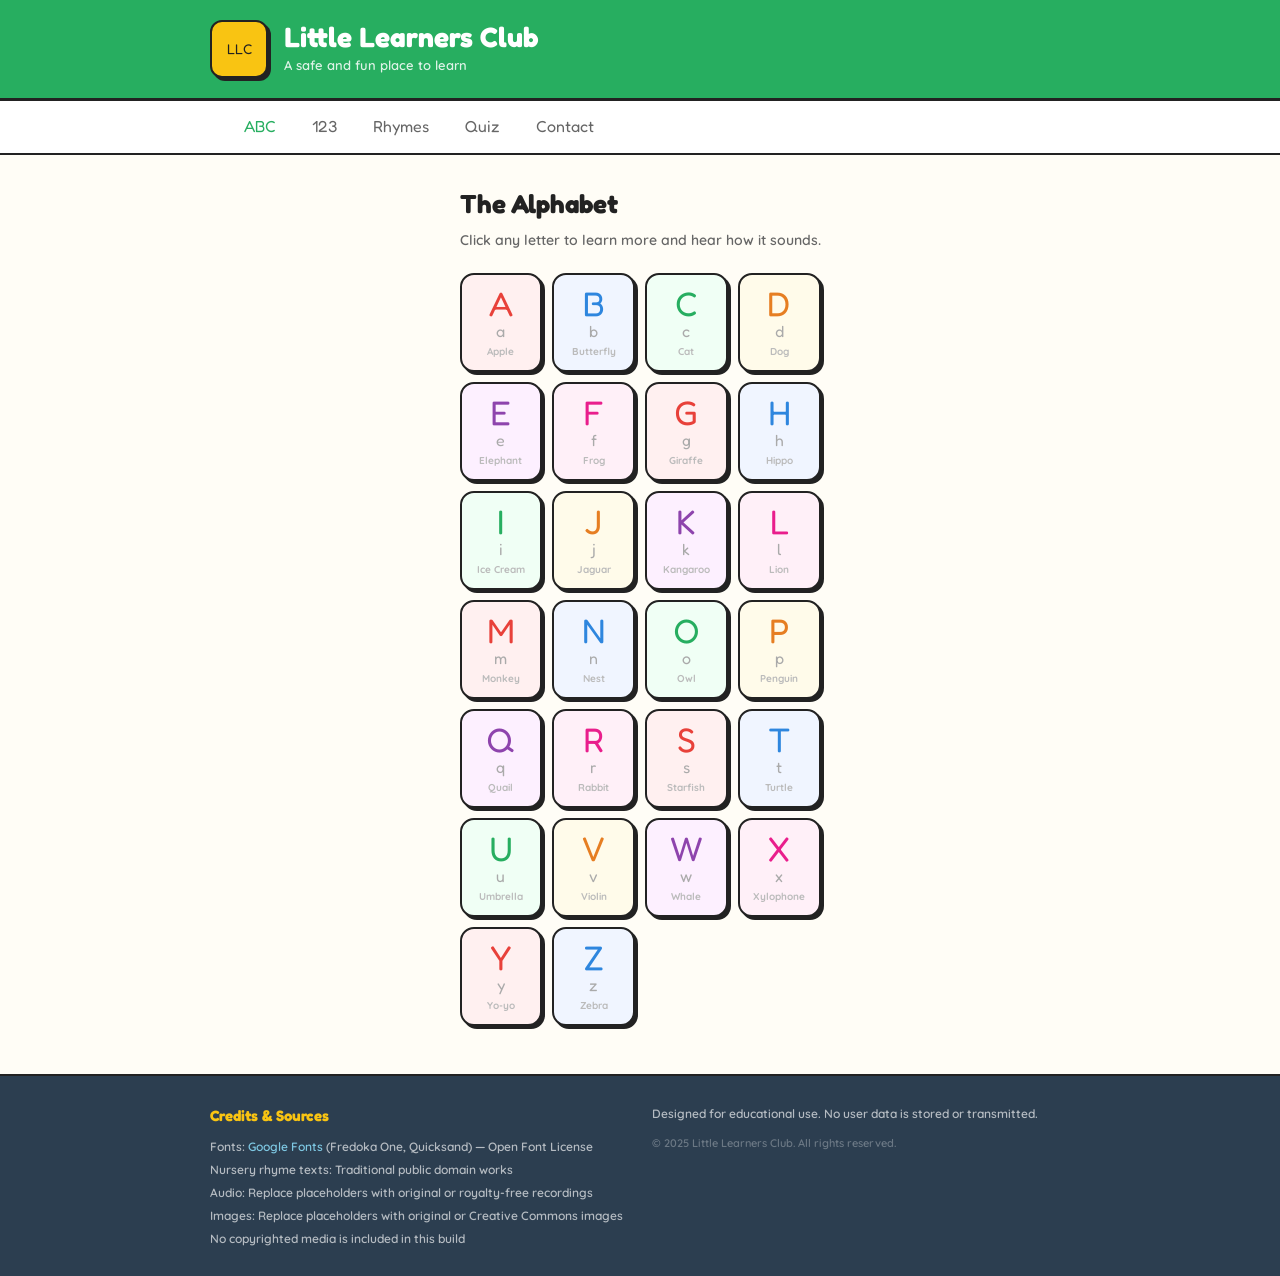
==== index.html @ 9967058e "Update index.html" ====
<!DOCTYPE html>
<html lang="en">
<head>
  <meta charset="UTF-8">
  <meta name="viewport" content="width=device-width, initial-scale=1.0">
  <meta name="description" content="Little Learners Club - An interactive educational website for children to learn the alphabet, numbers, and nursery rhymes.">
  <title>Little Learners Club</title>
  <link rel="preconnect" href="https://fonts.googleapis.com">
  <link rel="preconnect" href="https://fonts.gstatic.com" crossorigin>
  <link href="https://fonts.googleapis.com/css2?family=Fredoka+One&family=Quicksand:wght@400;600;700&display=swap" rel="stylesheet">
  <link rel="stylesheet" href="css/style.css">
</head>
<body>

  <a href="#main-content" class="skip-link">Skip to main content</a>

  <header role="banner">
    <div class="header-inner">
      <div class="header-badge" aria-hidden="true">LLC</div>
      <div class="header-text">
        <h1>Little Learners Club</h1>
        <p>A safe and fun place to learn</p>
      </div>

    </div>
  </header>

  <nav role="navigation" aria-label="Main navigation">
    <ul class="nav-list">
      <li><a href="#section-alpha"   class="nav-link active" data-tab="alpha"   aria-current="page">ABC</a></li>
      <li><a href="#section-nums"    class="nav-link"        data-tab="nums">123</a></li>
      <li><a href="#section-rhymes"  class="nav-link"        data-tab="rhymes">Rhymes</a></li>
      <li><a href="#section-quiz"    class="nav-link"        data-tab="quiz">Quiz</a></li>
      <li><a href="#section-contact" class="nav-link"        data-tab="contact">Contact</a></li>
    </ul>
  </nav>

  <main id="main-content" role="main">

    <section id="section-alpha" class="tab-section active" aria-labelledby="alpha-heading">
      <h2 id="alpha-heading" class="section-title">The Alphabet</h2>
      <p class="section-desc">Click any letter to learn more and hear how it sounds.</p>
      <div class="alpha-grid" id="alphaGrid" role="list" aria-label="Alphabet cards"></div>
    </section>

    <section id="section-nums" class="tab-section" aria-labelledby="nums-heading" aria-hidden="true">
      <h2 id="nums-heading" class="section-title">Numbers 0 to 10</h2>
      <p class="section-desc">Click a number card to see its image and play the audio.</p>
      <div class="num-grid" id="numGrid" role="list" aria-label="Number cards"></div>
    </section>

    <section id="section-rhymes" class="tab-section" aria-labelledby="rhymes-heading" aria-hidden="true">
      <h2 id="rhymes-heading" class="section-title">Nursery Rhymes</h2>
      <p class="section-desc">Open a rhyme to read along and play the audio.</p>

      <figure class="video-placeholder" aria-label="Video placeholder">
        <div class="video-box" role="img" aria-label="Video placeholder for nursery rhyme sing-along">
          <div class="video-icon" aria-hidden="true">
            <span class="video-triangle">&#9654;</span>
          </div>
          <p class="video-caption-top">Sing-Along Video</p>
        </div>
        <figcaption>
          Nursery rhyme sing-along video. Replace <code>src</code> with your video file.
          Transcript is shown below each rhyme.
        </figcaption>
      </figure>

      <div class="rhyme-list" id="rhymeList"></div>
    </section>

    <section id="section-quiz" class="tab-section" aria-labelledby="quiz-heading" aria-hidden="true">
      <h2 id="quiz-heading" class="section-title">Quick Quiz</h2>
      <p class="section-desc">Test what you have learned. Answer the question below.</p>
      <div class="quiz-box" id="quizBox" aria-live="polite"></div>
      <div class="quiz-controls">
        <button class="btn-primary" id="nextQuizBtn" onclick="loadQuiz()">Next Question</button>
      </div>
      <div class="quiz-score" id="quizScore" aria-live="polite"></div>
    </section>

    <section id="section-contact" class="tab-section" aria-labelledby="contact-heading" aria-hidden="true">
      <h2 id="contact-heading" class="section-title">Get in Touch</h2>
      <p class="section-desc">Have a suggestion or want to share feedback? Fill in the form below.</p>

      <div class="form-success" id="formSuccess" role="alert" aria-hidden="true">
        <strong>Thank you!</strong> Your message has been received. We will get back to you soon.
      </div>

      <form id="contactForm" class="contact-form" novalidate aria-label="Contact form">

        <div class="form-group">
          <label for="fieldName">Your Name <span class="required" aria-hidden="true">*</span></label>
          <input
            type="text"
            id="fieldName"
            name="name"
            placeholder="e.g. Sarah"
            autocomplete="name"
            aria-required="true"
            aria-describedby="nameError"
          >
          <span class="field-error" id="nameError" role="alert" aria-live="polite"></span>
        </div>

        <div class="form-group">
          <label for="fieldEmail">Email Address <span class="required" aria-hidden="true">*</span></label>
          <input
            type="email"
            id="fieldEmail"
            name="email"
            placeholder="e.g. sarah@example.com"
            autocomplete="email"
            aria-required="true"
            aria-describedby="emailError"
          >
          <span class="field-error" id="emailError" role="alert" aria-live="polite"></span>
        </div>

        <div class="form-group">
          <label for="fieldAge">Child's Age Group <span class="required" aria-hidden="true">*</span></label>
          <select id="fieldAge" name="age_group" aria-required="true" aria-describedby="ageError">
            <option value="">Select an age group</option>
            <option value="2-3">2 to 3 years</option>
            <option value="4-5">4 to 5 years</option>
            <option value="6-7">6 to 7 years</option>
            <option value="8+">8 years and above</option>
          </select>
          <span class="field-error" id="ageError" role="alert" aria-live="polite"></span>
        </div>

        <div class="form-group">
          <label for="fieldMessage">Message <span class="required" aria-hidden="true">*</span></label>
          <textarea
            id="fieldMessage"
            name="message"
            rows="5"
            placeholder="Write your message here..."
            aria-required="true"
            aria-describedby="messageError"
          ></textarea>
          <span class="field-error" id="messageError" role="alert" aria-live="polite"></span>
        </div>

        <div class="form-group form-check">
          <input type="checkbox" id="fieldConsent" name="consent" aria-required="true" aria-describedby="consentError">
          <label for="fieldConsent">
            I agree that this information may be used to respond to my enquiry.
            <span class="required" aria-hidden="true">*</span>
          </label>
          <span class="field-error" id="consentError" role="alert" aria-live="polite"></span>
        </div>

        <button type="submit" class="btn-primary btn-submit">Send Message</button>

      </form>
    </section>

  </main>

  <footer role="contentinfo">
    <div class="footer-inner">
      <div class="footer-credits">
        <h3>Credits &amp; Sources</h3>
        <ul>
          <li>Fonts: <a href="https://fonts.google.com" target="_blank" rel="noopener noreferrer">Google Fonts</a> (Fredoka One, Quicksand) &mdash; Open Font License</li>
          <li>Nursery rhyme texts: Traditional public domain works</li>
          <li>Audio: Replace placeholders with original or royalty-free recordings</li>
          <li>Images: Replace placeholders with original or Creative Commons images</li>
          <li>No copyrighted media is included in this build</li>
        </ul>
      </div>
      <div class="footer-note">
        <p>Designed for educational use. No user data is stored or transmitted.</p>
        <p class="footer-copy">&copy; 2025 Little Learners Club. All rights reserved.</p>
      </div>
    </div>
  </footer>

  <div class="popup-overlay" id="popup" role="dialog" aria-modal="true" aria-labelledby="popLabel" aria-hidden="true" onclick="handleOverlayClick(event)">
    <div class="popup">
      <button class="popup-close" onclick="closePopup()" aria-label="Close popup">&#x2715;</button>

      <div class="img-placeholder" role="img" aria-label="Image placeholder">
        <div class="img-path" id="popImgPath">images/letter-a.png</div>
        <p class="img-alt-note" id="popImgAlt"></p>
      </div>

      <span class="big-display" id="popDisplay" aria-live="polite"></span>
      <div class="popup-label" id="popLabel"></div>

      <div class="audio-bar">
        <button
          class="play-btn"
          id="popPlayBtn"
          onclick="handlePopupPlay(event)"
          aria-label="Play audio for this item"
        >&#9654;</button>
        <div class="audio-label" id="popAudioLabel">
         Press Play<br>          
        </div>
      </div>

    </div>
  </div>

  <script src="./js/app.js"></script>

</body>
</html>
---- css/style.css ----
/* ======================================================
   CUSTOM PROPERTIES
====================================================== */
:root {
  --ink:        #222;
  --white:      #ffffff;
  --bg:         #fffdf6;
  --red:        #e8413a;
  --blue:       #2e86de;
  --green:      #27ae60;
  --yellow:     #f9c412;
  --purple:     #8e44ad;
  --orange:     #e67e22;
  --pink:       #e91e8c;

  --font-display: 'Fredoka One', cursive;
  --font-body:    'Quicksand', sans-serif;

  --radius:     14px;
  --border:     2.5px solid var(--ink);
  --shadow:     3px 3px 0 var(--ink);
}

/* ======================================================
   RESET & BASE
====================================================== */
*, *::before, *::after {
  box-sizing: border-box;
  margin: 0;
  padding: 0;
}

html { scroll-behavior: smooth; }

body {
  font-family: var(--font-body);
  background: var(--bg);
  color: var(--ink);
  line-height: 1.6;
  min-height: 100vh;
  display: flex;
  flex-direction: column;
}

/* ======================================================
   SKIP LINK
====================================================== */
.skip-link {
  position: absolute;
  top: -100px;
  left: 16px;
  background: var(--ink);
  color: var(--white);
  padding: 8px 16px;
  border-radius: 8px;
  font-weight: 700;
  font-size: 14px;
  text-decoration: none;
  z-index: 9999;
  transition: top 0.2s;
}
.skip-link:focus { top: 8px; }

/* ======================================================
   FOCUS STYLES
====================================================== */
:focus-visible {
  outline: 3px solid var(--yellow);
  outline-offset: 3px;
  border-radius: 4px;
}

/* ======================================================
   HEADER
====================================================== */
header {
  background: var(--green);
  border-bottom: 3px solid var(--ink);
  padding: 20px 24px;
}

.header-inner {
  max-width: 860px;
  margin: 0 auto;
  display: flex;
  align-items: center;
  gap: 16px;
}

.header-badge {
  flex-shrink: 0;
  width: 58px;
  height: 58px;
  background: var(--yellow);
  border: 2.5px solid var(--ink);
  border-radius: 12px;
  display: flex;
  align-items: center;
  justify-content: center;
  box-shadow: var(--shadow);
  font-family: var(--font-display);
  font-size: 14px;
  color: var(--ink);
  line-height: 1.1;
  text-align: center;
}

.header-text h1 {
  font-family: var(--font-display);
  font-size: 28px;
  color: var(--white);
  line-height: 1.1;
}

.header-text p {
  font-size: 13px;
  color: rgba(255,255,255,0.85);
  font-weight: 600;
  margin-top: 2px;
}

.header-deco { display: none; }

/* ======================================================
   NAVIGATION
====================================================== */
nav {
  background: var(--white);
  border-bottom: 2.5px solid var(--ink);
  position: sticky;
  top: 0;
  z-index: 50;
}

.nav-list {
  max-width: 860px;
  margin: 0 auto;
  display: flex;
  list-style: none;
  padding: 0 16px;
  overflow-x: auto;
  scrollbar-width: none;
}
.nav-list::-webkit-scrollbar { display: none; }

.nav-link {
  display: block;
  padding: 13px 18px;
  font-family: var(--font-display);
  font-size: 16px;
  color: #666;
  text-decoration: none;
  border-bottom: 3px solid transparent;
  margin-bottom: -2.5px;
  white-space: nowrap;
  transition: color 0.15s, border-color 0.15s;
}

.nav-link.active,
.nav-link[aria-current="page"] {
  color: var(--green);
  border-bottom-color: var(--green);
}

.nav-link:hover:not(.active) {
  color: var(--ink);
  border-bottom-color: #ddd;
}

/* ======================================================
   MAIN
====================================================== */
main {
  max-width: 860px;
  margin: 0 auto;
  padding: 28px 20px 48px;
  flex: 1;
}

.tab-section { display: none; }
.tab-section.active { display: block; }

.section-title {
  font-family: var(--font-display);
  font-size: 26px;
  color: var(--ink);
  margin-bottom: 4px;
}

.section-desc {
  font-size: 14px;
  color: #666;
  margin-bottom: 22px;
  font-weight: 600;
}

/* ======================================================
   ALPHABET GRID
====================================================== */
.alpha-grid {
  display: grid;
  grid-template-columns: repeat(auto-fill, minmax(72px, 1fr));
  gap: 10px;
}

.alpha-card {
  background: var(--white);
  border-radius: var(--radius);
  border: var(--border);
  padding: 12px 6px 10px;
  text-align: center;
  cursor: pointer;
  transition: transform 0.12s, box-shadow 0.12s;
  user-select: none;
  box-shadow: var(--shadow);
}

.alpha-card:hover,
.alpha-card:focus {
  transform: translateY(-3px);
  box-shadow: 3px 6px 0 var(--ink);
}

.alpha-card:active {
  transform: translateY(1px);
  box-shadow: 1px 1px 0 var(--ink);
}

.alpha-card .big-letter {
  font-family: var(--font-display);
  font-size: 34px;
  line-height: 1;
  display: block;
}

.alpha-card .small-letter {
  font-family: var(--font-display);
  font-size: 16px;
  color: #aaa;
  display: block;
  line-height: 1;
  margin-top: 2px;
}

.alpha-card .word {
  font-size: 10px;
  color: #bbb;
  margin-top: 5px;
  display: block;
  font-weight: 700;
}

.alpha-card:nth-child(6n+1) { background: #fff0f0; }
.alpha-card:nth-child(6n+1) .big-letter { color: var(--red); }
.alpha-card:nth-child(6n+2) { background: #f0f5ff; }
.alpha-card:nth-child(6n+2) .big-letter { color: var(--blue); }
.alpha-card:nth-child(6n+3) { background: #f0fff5; }
.alpha-card:nth-child(6n+3) .big-letter { color: var(--green); }
.alpha-card:nth-child(6n+4) { background: #fffbea; }
.alpha-card:nth-child(6n+4) .big-letter { color: var(--orange); }
.alpha-card:nth-child(6n+5) { background: #fdf0ff; }
.alpha-card:nth-child(6n+5) .big-letter { color: var(--purple); }
.alpha-card:nth-child(6n+6) { background: #fff0f8; }
.alpha-card:nth-child(6n+6) .big-letter { color: var(--pink); }

/* ======================================================
   NUMBER GRID
====================================================== */
.num-grid {
  display: grid;
  grid-template-columns: repeat(auto-fill, minmax(110px, 1fr));
  gap: 12px;
}

.num-card {
  background: var(--white);
  border-radius: var(--radius);
  border: var(--border);
  padding: 18px 10px 12px;
  text-align: center;
  cursor: pointer;
  box-shadow: var(--shadow);
  transition: transform 0.12s, box-shadow 0.12s;
  user-select: none;
}

.num-card:hover,
.num-card:focus {
  transform: translateY(-3px);
  box-shadow: 3px 6px 0 var(--ink);
}

.num-card:active {
  transform: translateY(1px);
  box-shadow: 1px 1px 0 var(--ink);
}

.num-card .big-num {
  font-family: var(--font-display);
  font-size: 50px;
  line-height: 1;
  display: block;
}

.num-card .dot-count {
  font-size: 12px;
  color: var(--orange);
  margin-top: 4px;
  letter-spacing: 3px;
  min-height: 18px;
  display: block;
}

.num-card .num-word {
  font-size: 11px;
  font-weight: 700;
  color: #888;
  margin-top: 4px;
  text-transform: uppercase;
  letter-spacing: 0.5px;
  display: block;
}

.num-card .tap-hint {
  font-size: 10px;
  color: #ccc;
  margin-top: 5px;
  display: block;
  font-weight: 600;
}

.num-card:nth-child(4n+1) .big-num { color: var(--red); }
.num-card:nth-child(4n+2) .big-num { color: var(--blue); }
.num-card:nth-child(4n+3) .big-num { color: var(--green); }
.num-card:nth-child(4n+4) .big-num { color: var(--purple); }

/* ======================================================
   VIDEO PLACEHOLDER
====================================================== */
.video-placeholder {
  margin-bottom: 24px;
}

.video-box {
  background: #1a1a2e;
  border-radius: var(--radius);
  border: var(--border);
  box-shadow: var(--shadow);
  height: 170px;
  display: flex;
  flex-direction: column;
  align-items: center;
  justify-content: center;
  gap: 10px;
  cursor: pointer;
}

.video-icon {
  width: 56px;
  height: 56px;
  border-radius: 50%;
  background: rgba(249,196,18,0.2);
  border: 2px solid var(--yellow);
  display: flex;
  align-items: center;
  justify-content: center;
}

.video-triangle {
  font-size: 20px;
  color: var(--yellow);
  margin-left: 4px;
}

.video-caption-top {
  font-family: var(--font-display);
  font-size: 13px;
  color: rgba(255,255,255,0.5);
  letter-spacing: 1.5px;
  text-transform: uppercase;
}

.video-placeholder figcaption {
  font-size: 12px;
  color: #aaa;
  margin-top: 8px;
  line-height: 1.5;
}

/* ======================================================
   RHYME LIST
====================================================== */
.rhyme-list {
  display: flex;
  flex-direction: column;
  gap: 10px;
}

.rhyme-card {
  background: var(--white);
  border-radius: var(--radius);
  border: var(--border);
  box-shadow: var(--shadow);
  overflow: hidden;
}

.rhyme-card:nth-child(4n+1) { border-left: 5px solid var(--red); }
.rhyme-card:nth-child(4n+2) { border-left: 5px solid var(--blue); }
.rhyme-card:nth-child(4n+3) { border-left: 5px solid var(--green); }
.rhyme-card:nth-child(4n+4) { border-left: 5px solid var(--purple); }

.rhyme-header {
  display: flex;
  align-items: center;
  justify-content: space-between;
  padding: 14px 16px;
  cursor: pointer;
  gap: 12px;
}

.rhyme-header:focus { outline: 3px solid var(--yellow); outline-offset: -3px; }

.rhyme-name {
  font-family: var(--font-display);
  font-size: 17px;
  color: var(--ink);
}

.rhyme-arrow {
  font-size: 12px;
  color: #aaa;
  transition: transform 0.2s;
  flex-shrink: 0;
}

.rhyme-card.open .rhyme-arrow { transform: rotate(90deg); }

.rhyme-body {
  display: none;
  padding: 12px 16px 16px;
  font-size: 14px;
  line-height: 2;
  color: #444;
  font-weight: 600;
  border-top: 2px solid #eee;
}

.rhyme-card.open .rhyme-body { display: block; }

.rhyme-transcript {
  margin-top: 12px;
  padding-top: 10px;
  border-top: 1px dashed #ddd;
  font-size: 11px;
  color: #bbb;
  font-style: italic;
}

/* ======================================================
   AUDIO BAR
====================================================== */
.audio-bar {
  display: flex;
  justify-content: center;
  margin-bottom: 14px;
}

.play-btn {
  width: 36px;
  height: 36px;
  border-radius: 50%;
  border: 2px solid var(--ink);
  background: var(--green);
  cursor: pointer;
  display: flex;
  align-items: center;
  justify-content: center;
  font-size: 11px;
  color: var(--white);
  flex-shrink: 0;
  box-shadow: 2px 2px 0 var(--ink);
  transition: background 0.12s, transform 0.12s;
  padding: 0;
  line-height: 1;
}

.play-btn:hover,
.play-btn:focus {
  background: #219a52;
  transform: scale(1.05);
}

.play-btn:active { transform: scale(0.96); }

.audio-label {
  font-size: 11px;
  color: #888;
  font-weight: 700;
  line-height: 1.5;
}

/* ======================================================
   QUIZ SECTION
====================================================== */
.quiz-box {
  background: var(--white);
  border-radius: var(--radius);
  border: var(--border);
  box-shadow: var(--shadow);
  padding: 24px 20px;
  margin-bottom: 16px;
  min-height: 180px;
}

.quiz-question {
  font-family: var(--font-display);
  font-size: 20px;
  color: var(--ink);
  margin-bottom: 18px;
  line-height: 1.35;
}

.quiz-options {
  display: grid;
  grid-template-columns: 1fr 1fr;
  gap: 10px;
  list-style: none;
}

.quiz-option {
  background: #f5f5f5;
  border: 2px solid var(--ink);
  border-radius: 10px;
  padding: 11px 14px;
  font-family: var(--font-display);
  font-size: 16px;
  color: var(--ink);
  cursor: pointer;
  text-align: center;
  box-shadow: 2px 2px 0 var(--ink);
  transition: background 0.12s, transform 0.1s;
}

.quiz-option:hover:not(:disabled),
.quiz-option:focus:not(:disabled) {
  background: #ebebeb;
  transform: translateY(-2px);
}

.quiz-option.correct {
  background: #d4edda;
  border-color: var(--green);
  color: #155724;
  box-shadow: 2px 2px 0 var(--green);
}

.quiz-option.wrong {
  background: #fde8e7;
  border-color: var(--red);
  color: var(--red);
  box-shadow: 2px 2px 0 var(--red);
}

.quiz-option:disabled { cursor: default; transform: none; }

.quiz-result {
  font-size: 15px;
  font-weight: 700;
  margin-top: 14px;
  padding: 12px 16px;
  border-radius: 10px;
  border: 2px solid;
  font-family: var(--font-display);
}

.quiz-result.pass {
  background: #d4edda;
  border-color: var(--green);
  color: #155724;
}

.quiz-result.fail {
  background: #fde8e7;
  border-color: var(--red);
  color: var(--red);
}

.quiz-controls { margin-bottom: 14px; }

.quiz-score {
  font-size: 14px;
  font-weight: 700;
  color: #666;
  min-height: 20px;
}

/* ======================================================
   BUTTONS
====================================================== */
.btn-primary {
  background: var(--blue);
  color: var(--white);
  border: 2px solid var(--ink);
  border-radius: 10px;
  padding: 11px 26px;
  font-family: var(--font-display);
  font-size: 16px;
  cursor: pointer;
  box-shadow: var(--shadow);
  transition: background 0.12s, transform 0.1s;
}

.btn-primary:hover,
.btn-primary:focus {
  background: #2472c8;
  transform: translateY(-2px);
}

.btn-primary:active {
  transform: translateY(1px);
  box-shadow: 1px 1px 0 var(--ink);
}

/* ======================================================
   CONTACT FORM
====================================================== */
.contact-form {
  background: var(--white);
  border-radius: var(--radius);
  border: var(--border);
  box-shadow: var(--shadow);
  padding: 28px 24px;
  max-width: 560px;
}

.form-group { margin-bottom: 18px; }

.form-group label {
  display: block;
  font-family: var(--font-display);
  font-size: 15px;
  font-weight: 700;
  color: var(--ink);
  margin-bottom: 6px;
}

.required { color: var(--red); margin-left: 2px; }

.form-group input:not([type="checkbox"]),
.form-group select,
.form-group textarea {
  width: 100%;
  padding: 10px 13px;
  border: 2px solid #ccc;
  border-radius: 10px;
  font-family: var(--font-body);
  font-size: 14px;
  font-weight: 600;
  color: var(--ink);
  background: #fafafa;
  transition: border-color 0.15s;
  appearance: none;
}

.form-group input:not([type="checkbox"]):focus,
.form-group select:focus,
.form-group textarea:focus {
  border-color: var(--blue);
  background: var(--white);
  outline: none;
  box-shadow: 0 0 0 3px rgba(46,134,222,0.15);
}

.form-group input:not([type="checkbox"]).invalid,
.form-group select.invalid,
.form-group textarea.invalid {
  border-color: var(--red);
  background: #fff8f8;
}

.form-group textarea {
  resize: vertical;
  min-height: 110px;
}

.form-check {
  display: flex;
  align-items: flex-start;
  gap: 10px;
  flex-wrap: wrap;
}

.form-check input[type="checkbox"] {
  width: 20px;
  height: 20px;
  min-width: 20px;
  margin-top: 2px;
  flex-shrink: 0;
  cursor: pointer;
  accent-color: var(--green);
}

.form-check input[type="checkbox"].invalid {
  outline: 2px solid var(--red);
  outline-offset: 2px;
}

.form-check label {
  margin-bottom: 0;
  font-family: var(--font-body);
  font-size: 14px;
  font-weight: 600;
  line-height: 1.5;
  flex: 1;
}

.form-check .field-error {
  flex-basis: 100%;
  margin-top: 0;
  padding-left: 30px;
}

.field-error {
  display: block;
  font-size: 12px;
  color: var(--red);
  font-weight: 700;
  margin-top: 5px;
  min-height: 18px;
}

.btn-submit {
  width: 100%;
  padding: 13px;
  font-size: 17px;
  margin-top: 6px;
  background: var(--green);
}

.btn-submit:hover,
.btn-submit:focus { background: #219a52; }

.form-success {
  display: none;
  background: #d4edda;
  border: 2px solid var(--green);
  border-radius: 10px;
  padding: 14px 18px;
  font-size: 14px;
  font-weight: 700;
  color: #155724;
  margin-bottom: 20px;
}

.form-success.show { display: block; }

/* ======================================================
   POPUP
====================================================== */
.popup-overlay {
  display: none;
  position: fixed;
  top: 0; left: 0; right: 0; bottom: 0;
  background: rgba(0,0,0,0.5);
  align-items: center;
  justify-content: center;
  z-index: 200;
  padding: 20px;
}

.popup-overlay.show { display: flex; }

.popup {
  background: var(--white);
  border-radius: var(--radius);
  border: var(--border);
  box-shadow: 5px 5px 0 var(--ink);
  padding: 22px 24px 24px;
  text-align: center;
  max-width: 300px;
  width: 100%;
  position: relative;
  animation: popIn 0.2s cubic-bezier(0.34, 1.56, 0.64, 1);
}

@keyframes popIn {
  from { transform: scale(0.6); opacity: 0; }
  to   { transform: scale(1);   opacity: 1; }
}

.img-placeholder {
  width: 100%;
  height: 120px;
  border-radius: 10px;
  overflow: hidden;
  margin-bottom: 14px;
}
.img-placeholder img {
  width: 100%;
  height: 100%;
  object-fit: contain;
}
.img-icon {
  width: 38px;
  height: 30px;
  border: 2px solid #ccc;
  border-radius: 5px;
  position: relative;
}

.img-icon::before {
  content: '';
  position: absolute;
  bottom: 6px; left: 5px;
  width: 0; height: 0;
  border-left: 7px solid transparent;
  border-right: 7px solid transparent;
  border-bottom: 9px solid #ccc;
}

.img-icon::after {
  content: '';
  position: absolute;
  bottom: 7px; right: 5px;
  width: 7px; height: 7px;
  border-radius: 50%;
  background: #ccc;
}

.img-path {
  font-size: 10px;
  color: #bbb;
  font-weight: 700;
  margin-top: 8px;
  padding: 0 10px;
  word-break: break-all;
}

.img-alt-note {
  font-size: 10px;
  color: #ccc;
  margin-top: 2px;
  padding: 0 10px;
  font-style: italic;
}

.popup .big-display {
  font-family: var(--font-display);
  font-size: 60px;
  line-height: 1;
  display: block;
}

.popup .popup-label {
  font-family: var(--font-display);
  font-size: 19px;
  color: #666;
  margin-top: 4px;
  margin-bottom: 14px;
}

.popup-close {
  position: absolute;
  top: 10px; right: 12px;
  width: 28px; height: 28px;
  border-radius: 50%;
  background: #f0f0f0;
  border: 2px solid #ccc;
  cursor: pointer;
  font-size: 13px;
  color: #888;
  display: flex;
  align-items: center;
  justify-content: center;
  transition: background 0.12s;
}

.popup-close:hover,
.popup-close:focus {
  background: #e0e0e0;
  color: var(--ink);
}

/* ======================================================
   FOOTER
====================================================== */
footer {
  background: #2c3e50;
  border-top: 2.5px solid var(--ink);
  color: rgba(255,255,255,0.65);
  padding: 28px 24px;
}

.footer-inner {
  max-width: 860px;
  margin: 0 auto;
  display: grid;
  grid-template-columns: 1fr 1fr;
  gap: 24px;
}

footer h3 {
  font-family: var(--font-display);
  font-size: 15px;
  color: var(--yellow);
  margin-bottom: 10px;
}

footer ul {
  list-style: none;
  display: flex;
  flex-direction: column;
  gap: 5px;
}

footer ul li {
  font-size: 12px;
  line-height: 1.5;
  font-weight: 600;
}

footer a {
  color: #7ec8e3;
  text-decoration: none;
}

footer a:hover { text-decoration: underline; }

.footer-note {
  font-size: 12px;
  line-height: 1.7;
  font-weight: 600;
}

.footer-copy {
  margin-top: 10px;
  font-size: 11px;
  color: rgba(255,255,255,0.3);
}

/* ======================================================
   RESPONSIVE
====================================================== */
@media (max-width: 560px) {
  .header-text h1 { font-size: 22px; }
  main { padding: 20px 14px 32px; }
  .alpha-grid { grid-template-columns: repeat(auto-fill, minmax(60px, 1fr)); }
  .num-grid { grid-template-columns: repeat(auto-fill, minmax(96px, 1fr)); }
  .quiz-options { grid-template-columns: 1fr; }
  .footer-inner { grid-template-columns: 1fr; }
  .contact-form { padding: 20px 16px; }
}
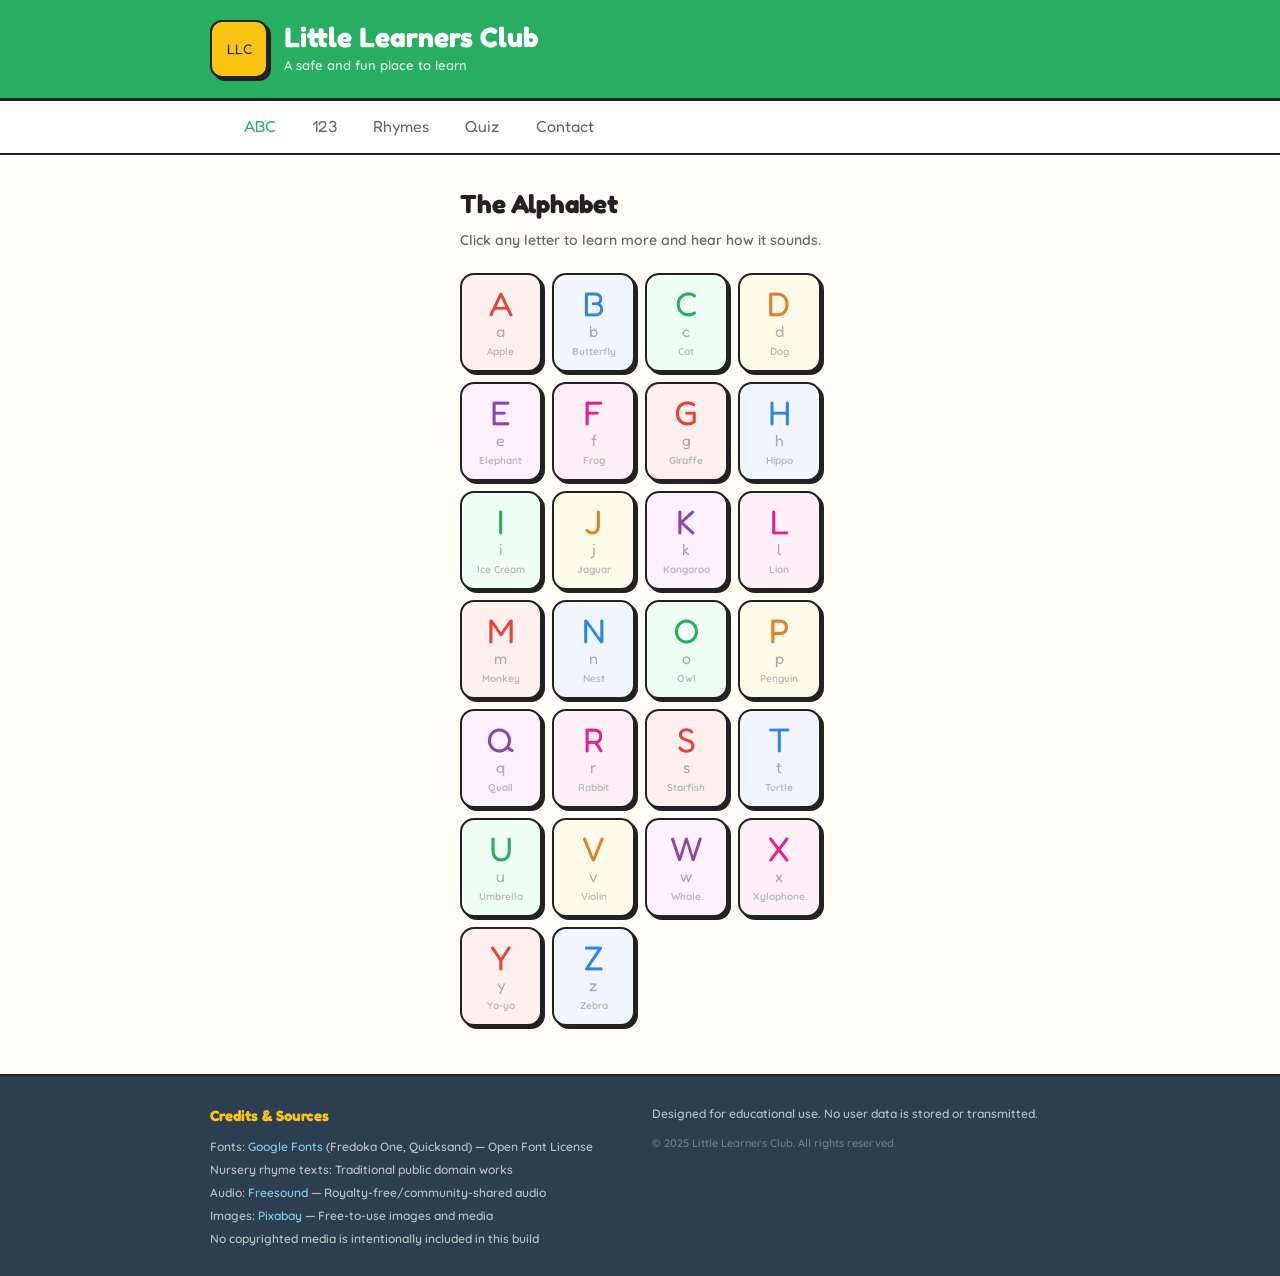
==== commit 8a89eacf: "Update index.html" ====
--- a/index.html
+++ b/index.html
@@ -52,20 +52,7 @@
     <section id="section-rhymes" class="tab-section" aria-labelledby="rhymes-heading" aria-hidden="true">
       <h2 id="rhymes-heading" class="section-title">Nursery Rhymes</h2>
       <p class="section-desc">Open a rhyme to read along and play the audio.</p>
-
-      <figure class="video-placeholder" aria-label="Video placeholder">
-        <div class="video-box" role="img" aria-label="Video placeholder for nursery rhyme sing-along">
-          <div class="video-icon" aria-hidden="true">
-            <span class="video-triangle">&#9654;</span>
-          </div>
-          <p class="video-caption-top">Sing-Along Video</p>
-        </div>
-        <figcaption>
-          Nursery rhyme sing-along video. Replace <code>src</code> with your video file.
-          Transcript is shown below each rhyme.
-        </figcaption>
-      </figure>
-
+      
       <div class="rhyme-list" id="rhymeList"></div>
     </section>
 
@@ -165,9 +152,9 @@
         <ul>
           <li>Fonts: <a href="https://fonts.google.com" target="_blank" rel="noopener noreferrer">Google Fonts</a> (Fredoka One, Quicksand) &mdash; Open Font License</li>
           <li>Nursery rhyme texts: Traditional public domain works</li>
-          <li>Audio: Replace placeholders with original or royalty-free recordings</li>
-          <li>Images: Replace placeholders with original or Creative Commons images</li>
-          <li>No copyrighted media is included in this build</li>
+          <li>Audio: <a href="https://freesound.org/" target="_blank" rel="noopener noreferrer">Freesound</a> &mdash; Royalty-free/community-shared audio</li>
+          <li>Images: <a href="https://pixabay.com/" target="_blank" rel="noopener noreferrer">Pixabay</a> &mdash; Free-to-use images and media</li>
+          <li>No copyrighted media is intentionally included in this build</li>
         </ul>
       </div>
       <div class="footer-note">
@@ -183,7 +170,6 @@
 
       <div class="img-placeholder" role="img" aria-label="Image placeholder">
         <div class="img-path" id="popImgPath">images/letter-a.png</div>
-        <p class="img-alt-note" id="popImgAlt"></p>
       </div>
 
       <span class="big-display" id="popDisplay" aria-live="polite"></span>
--- a/css/style.css
+++ b/css/style.css
@@ -446,15 +446,6 @@
 }
 
 .rhyme-card.open .rhyme-body { display: block; }
-
-.rhyme-transcript {
-  margin-top: 12px;
-  padding-top: 10px;
-  border-top: 1px dashed #ddd;
-  font-size: 11px;
-  color: #bbb;
-  font-style: italic;
-}
 
 /* ======================================================
    AUDIO BAR
@@ -790,16 +781,19 @@
 
 .img-placeholder {
   width: 100%;
-  height: 120px;
+  height: 180px;
   border-radius: 10px;
   overflow: hidden;
   margin-bottom: 14px;
-}
+  background: #f5f5f5;
+}
+
 .img-placeholder img {
   width: 100%;
   height: 100%;
   object-fit: contain;
 }
+
 .img-icon {
   width: 38px;
   height: 30px;
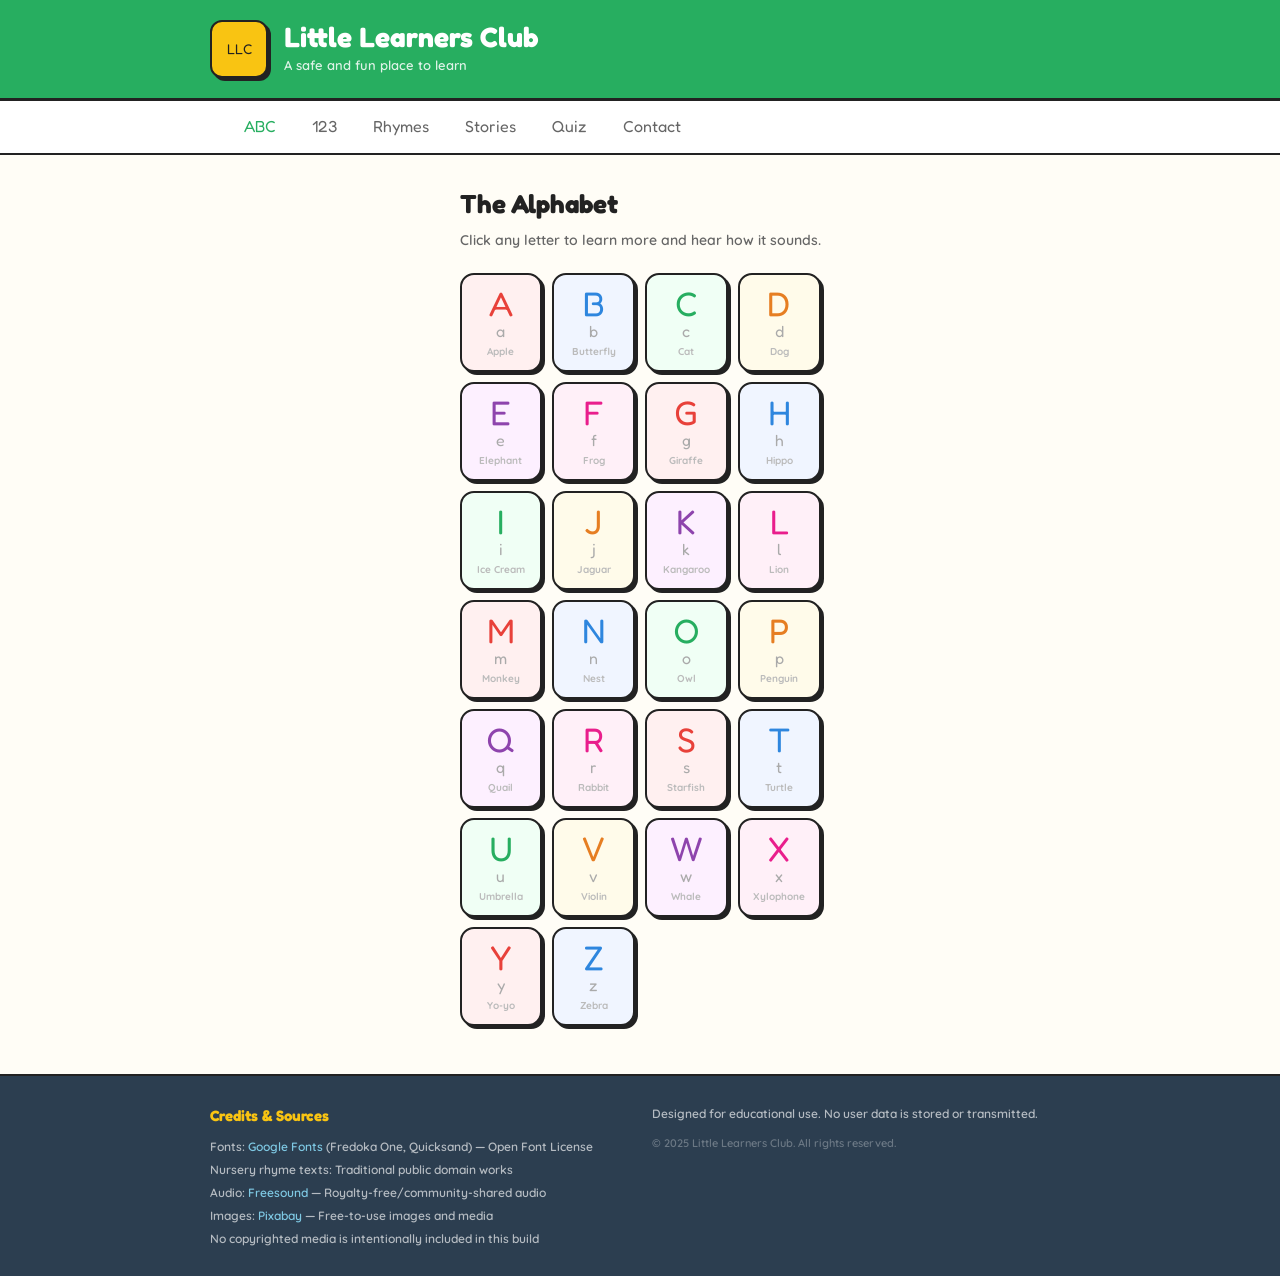
==== commit 82447753: "Update index.html" ====
--- a/index.html
+++ b/index.html
@@ -7,6 +7,7 @@
   <title>Little Learners Club</title>
   <link rel="preconnect" href="https://fonts.googleapis.com">
   <link rel="preconnect" href="https://fonts.gstatic.com" crossorigin>
+  <link rel="icon" type="image/png" href="images/favicon-96x96.png">
   <link href="https://fonts.googleapis.com/css2?family=Fredoka+One&family=Quicksand:wght@400;600;700&display=swap" rel="stylesheet">
   <link rel="stylesheet" href="css/style.css">
 </head>
@@ -30,6 +31,7 @@
       <li><a href="#section-alpha"   class="nav-link active" data-tab="alpha"   aria-current="page">ABC</a></li>
       <li><a href="#section-nums"    class="nav-link"        data-tab="nums">123</a></li>
       <li><a href="#section-rhymes"  class="nav-link"        data-tab="rhymes">Rhymes</a></li>
+      <li><a href="#section-stories" class="nav-link"        data-tab="stories">Stories</a></li>
       <li><a href="#section-quiz"    class="nav-link"        data-tab="quiz">Quiz</a></li>
       <li><a href="#section-contact" class="nav-link"        data-tab="contact">Contact</a></li>
     </ul>
@@ -54,6 +56,29 @@
       <p class="section-desc">Open a rhyme to read along and play the audio.</p>
       
       <div class="rhyme-list" id="rhymeList"></div>
+    </section>
+
+    <section id="section-stories" class="tab-section" aria-labelledby="stories-heading" aria-hidden="true">
+      <h2 id="stories-heading" class="section-title">Story Time</h2>
+      <p class="section-desc">Watch and listen to fun stories!</p>
+
+      <div class="story-list">
+
+        <div class="story-card">
+        <h3 class="story-title">The Very Hungry Caterpillar</h3>
+          <div class="video-wrapper">
+          <iframe
+          width="100%"
+          height="315"
+          src="https://www.youtube.com/watch?v=i4CPSH6eQWE"
+          title="The Very Hungry Caterpillar"
+          frameborder="0"
+          allowfullscreen>
+          </iframe>
+          </div>
+        </div>
+
+      </div>
     </section>
 
     <section id="section-quiz" class="tab-section" aria-labelledby="quiz-heading" aria-hidden="true">
--- a/css/style.css
+++ b/css/style.css
@@ -334,58 +334,6 @@
 .num-card:nth-child(4n+3) .big-num { color: var(--green); }
 .num-card:nth-child(4n+4) .big-num { color: var(--purple); }
 
-/* ======================================================
-   VIDEO PLACEHOLDER
-====================================================== */
-.video-placeholder {
-  margin-bottom: 24px;
-}
-
-.video-box {
-  background: #1a1a2e;
-  border-radius: var(--radius);
-  border: var(--border);
-  box-shadow: var(--shadow);
-  height: 170px;
-  display: flex;
-  flex-direction: column;
-  align-items: center;
-  justify-content: center;
-  gap: 10px;
-  cursor: pointer;
-}
-
-.video-icon {
-  width: 56px;
-  height: 56px;
-  border-radius: 50%;
-  background: rgba(249,196,18,0.2);
-  border: 2px solid var(--yellow);
-  display: flex;
-  align-items: center;
-  justify-content: center;
-}
-
-.video-triangle {
-  font-size: 20px;
-  color: var(--yellow);
-  margin-left: 4px;
-}
-
-.video-caption-top {
-  font-family: var(--font-display);
-  font-size: 13px;
-  color: rgba(255,255,255,0.5);
-  letter-spacing: 1.5px;
-  text-transform: uppercase;
-}
-
-.video-placeholder figcaption {
-  font-size: 12px;
-  color: #aaa;
-  margin-top: 8px;
-  line-height: 1.5;
-}
 
 /* ======================================================
    RHYME LIST
@@ -488,6 +436,30 @@
   color: #888;
   font-weight: 700;
   line-height: 1.5;
+}
+.stop-btn {
+  width: 36px;
+  height: 36px;
+  border-radius: 50%;
+  border: 2px solid var(--ink);
+  background: var(--red);
+  cursor: pointer;
+  display: flex;
+  align-items: center;
+  justify-content: center;
+  font-size: 11px;
+  color: var(--white);
+  flex-shrink: 0;
+  box-shadow: 2px 2px 0 var(--ink);
+  transition: background 0.12s, transform 0.12s;
+  padding: 0;
+  line-height: 1;
+}
+
+.stop-btn:hover,
+.stop-btn:focus {
+  background: #c0392b;
+  transform: scale(1.05);
 }
 
 /* ======================================================
